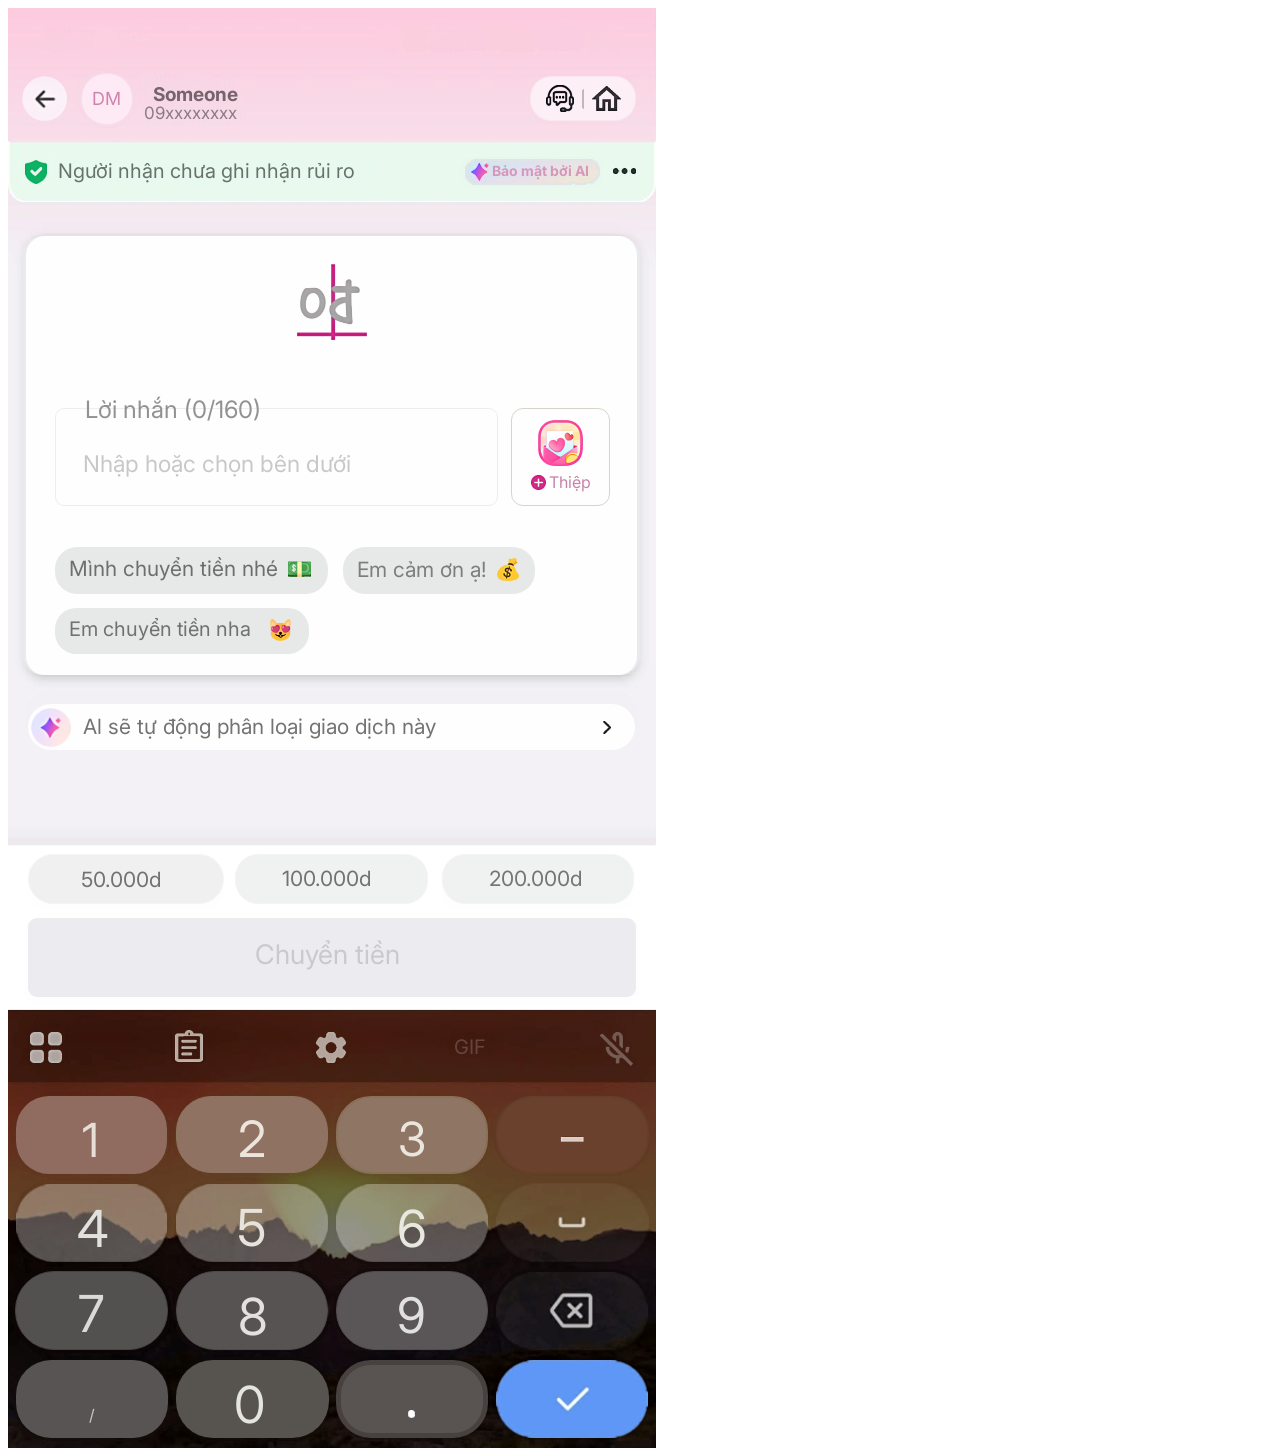
==== transfer_UI/index.html @ 3182368b "Upload transfer UI" ====
<!doctype html>
<html>
  <head>
    <link
      href="https://fonts.googleapis.com/css?family=Inter&display=swap"
      rel="stylesheet"
    />
    <link href="./css/main.css" rel="stylesheet" />
    <title>Document</title>
  </head>
  <body>
    <div class="v4_5">
      <div class="v4_6"></div>
      <div class="v4_7"></div>
      <div class="v4_8">
        <div class="v4_9"></div>
        <div class="v4_10">
          <div class="v4_11"></div>
          <div class="v4_12"></div>
        </div>
        <div class="v4_13">
          <div class="v4_14"></div>
          <span class="v4_15">0</span>
        </div>
        <div class="v4_16">
          <div class="v4_17"></div>
          <span class="v4_18">/</span>
        </div>
        <div class="v4_19"></div>
        <div class="v4_20">
          <div class="v4_21"></div>
          <span class="v4_22">9</span>
        </div>
        <div class="v4_23">
          <div class="v4_24"></div>
          <span class="v4_25">8</span>
        </div>
        <div class="v4_26">
          <div class="v4_27"></div>
          <span class="v4_28">7</span>
        </div>
        <div class="v4_29"></div>
        <div class="v4_30">
          <div class="v4_31"></div>
          <span class="v4_32">6</span>
        </div>
        <div class="v4_33">
          <div class="v4_34"></div>
          <span class="v4_35">5</span>
        </div>
        <div class="v4_36">
          <div class="v4_37"></div>
          <span class="v4_38">4</span>
        </div>
        <div class="v4_39">
          <div class="v4_40">
            <div class="v4_41"></div>
            <div class="v4_42"></div>
          </div>
          <div class="v4_43">
            <div class="v4_44"></div>
            <span class="v4_45">3</span>
          </div>
          <div class="v4_46">
            <div class="v4_47"></div>
            <span class="v4_48">2</span>
          </div>
          <div class="v4_49">
            <div class="v4_50"></div>
            <span class="v4_51">1</span>
          </div>
        </div>
        <div class="v4_52">
          <div class="v4_53"></div>
          <span class="v4_54">GIF</span>
          <div class="v4_55"></div>
          <div class="v4_56"></div>
          <div class="v4_57"></div>
        </div>
      </div>
      <div class="v4_58">
        <div class="v4_59"></div>
        <div class="v4_60">
          <div class="v4_61"></div>
          <span class="v4_62">Chuyển tiền</span>
        </div>
        <div class="v4_63">
          <div class="v4_64">
            <div class="v4_65"></div>
            <span class="v4_66">200.000d</span>
          </div>
          <div class="v4_67">
            <div class="v4_68"></div>
            <span class="v4_69">100.000d</span>
          </div>
          <div class="v4_70">
            <div class="v4_71"></div>
            <span class="v4_72">50.000d</span>
          </div>
        </div>
      </div>
      <div class="v4_73">
        <div class="v4_74"></div>
        <div class="v4_75">
          <div class="v4_76">
            <div class="v4_77"></div>
            <div class="v4_78"></div>
            <div class="v4_79"></div>
            <span class="v4_80">Al sẽ tự động phân loại giao dịch này</span>
          </div>
        </div>
        <div class="v4_81">
          <div class="v4_82"></div>
          <div class="v4_83">
            <div class="v4_84">
              <div class="v4_85"></div>
              <div class="v4_86"></div>
              <span class="v4_87">Em chuyển tiền nha</span>
            </div>
            <div class="v4_88">
              <div class="v4_89"></div>
              <div class="v4_90"></div>
              <span class="v4_91">Em cảm ơn ạ!</span>
            </div>
            <div class="v4_92">
              <div class="v4_93"></div>
              <div class="v4_94"></div>
              <span class="v4_95">Mình chuyển tiền nhé</span>
            </div>
          </div>
          <div class="v4_96">
            <div class="v4_97">
              <div class="v4_98"></div>
              <div class="v4_99"></div>
              <div class="v4_100"></div>
              <span class="v4_101">Thiệp</span>
            </div>
            <div class="v4_102">
              <div class="v4_103"></div>
              <span class="v4_104">Nhập hoặc chọn bên dưới</span>
            </div>
            <span class="v4_105">Lời nhắn (0/160)</span>
          </div>
          <div class="v4_106"><div class="v4_107"></div></div>
        </div>
      </div>
      <div class="v4_108">
        <div class="v4_109"></div>
        <div class="v4_110"></div>
        <div class="v4_111">
          <div class="v4_112"></div>
          <div class="v4_113"></div>
          <span class="v4_114">Bảo mật bởi AI</span>
        </div>
        <div class="v4_116"></div>
        <span class="v4_117">Người nhận chưa ghi nhận rủi ro</span>
      </div>
      <div class="v4_118">
        <div class="v4_119"></div>
        <div class="v4_120">
          <div class="v4_121">
            <div class="v4_122"></div>
            <div class="v4_123"></div>
            <div class="v4_124"></div>
            <div class="v4_125"></div>
          </div>
          <span class="v4_126">09xxxxxxxx</span>
          <div class="v4_143"><span class="v4_127">Someone</span></div>
          <div class="v4_128">
            <div class="v4_129"></div>
            <span class="v4_130">DM</span>
          </div>
          <div class="v4_131"></div>
        </div>
        <div class="v4_132">
          <span class="v4_133">87%</span>
          <div class="v4_134"></div>
          <div class="v4_135"></div>
          <div class="v4_136"></div>
          <div class="v4_137"></div>
          <div class="v4_138"></div>
          <div class="v4_139"></div>
          <div class="v4_140"></div>
          <div class="v4_141"></div>
          <span class="v4_142">9:02</span>
        </div>
      </div>
    </div>
  </body>
</html>
---- transfer_UI/css/main.css ----
* {
  box-sizing: border-box;
}
body {
  font-size: 14px;
}
.v4_5 {
  width: 648px;
  height: 1440px;
  background: rgba(239,232,237,1);
  opacity: 1;
  position: relative;
  top: 0px;
  left: 0px;
  overflow: hidden;
}
.v4_6 {
  width: 648px;
  height: 369px;
  background: url("../images/v4_6.png");
  background-repeat: no-repeat;
  background-position: center center;
  background-size: cover;
  opacity: 1;
  position: absolute;
  top: 1071px;
  left: 0px;
  overflow: hidden;
}
.v4_7 {
  width: 648px;
  height: 73px;
  background: url("../images/v4_7.png");
  background-repeat: no-repeat;
  background-position: center center;
  background-size: cover;
  opacity: 1;
  position: absolute;
  top: 1001px;
  left: 0px;
  overflow: hidden;
}
.v4_8 {
  width: 648px;
  height: 438px;
  background: rgba(0,0,0,0);
  opacity: 1;
  position: absolute;
  top: 1002px;
  left: 0px;
  overflow: hidden;
}
.v4_9 {
  width: 152px;
  height: 78px;
  background: url("../images/v4_9.png");
  background-repeat: no-repeat;
  background-position: center center;
  background-size: cover;
  opacity: 1;
  position: absolute;
  top: 350px;
  left: 488px;
  overflow: hidden;
}
.v4_10 {
  width: 156px;
  height: 88px;
  background: rgba(0,0,0,0);
  opacity: 1;
  position: absolute;
  top: 345px;
  left: 326px;
  overflow: hidden;
}
.v4_11 {
  width: 152px;
  height: 78px;
  background: rgba(89,84,81,1);
  opacity: 1;
  position: absolute;
  top: 5px;
  left: 2px;
  border: 5px solid rgba(71,65,63,1);
  border-top-left-radius: 35px;
  border-top-right-radius: 35px;
  border-bottom-left-radius: 35px;
  border-bottom-right-radius: 35px;
  overflow: hidden;
}
.v4_12 {
  width: 7px;
  height: 8px;
  background: url("../images/v4_12.png");
  background-repeat: no-repeat;
  background-position: center center;
  background-size: cover;
  opacity: 1;
  position: absolute;
  top: 55px;
  left: 74px;
  overflow: hidden;
}
.v4_13 {
  width: 157px;
  height: 87px;
  background: rgba(0,0,0,0);
  opacity: 1;
  position: absolute;
  top: 345px;
  left: 164px;
  overflow: hidden;
}
.v4_14 {
  width: 153px;
  height: 78px;
  background: rgba(87,83,78,1);
  opacity: 1;
  position: absolute;
  top: 5px;
  left: 4px;
  border-top-left-radius: 37px;
  border-top-right-radius: 37px;
  border-bottom-left-radius: 37px;
  border-bottom-right-radius: 37px;
  overflow: hidden;
}
.v4_15 {
  width: 38px;
  color: rgba(228,228,224,1);
  position: absolute;
  top: 19px;
  left: 62px;
  font-family: Inter;
  font-weight: Regular;
  font-size: 51px;
  opacity: 1;
  text-align: left;
}
.v4_16 {
  width: 160px;
  height: 88px;
  background: rgba(0,0,0,0);
  opacity: 1;
  position: absolute;
  top: 345px;
  left: 3px;
  overflow: hidden;
}
.v4_17 {
  width: 152px;
  height: 78px;
  background: rgba(87,84,83,1);
  opacity: 1;
  position: absolute;
  top: 5px;
  left: 5px;
  border-top-left-radius: 35px;
  border-top-right-radius: 35px;
  border-bottom-left-radius: 35px;
  border-bottom-right-radius: 35px;
  overflow: hidden;
}
.v4_18 {
  width: 12px;
  color: rgba(202,200,198,1);
  position: absolute;
  top: 50px;
  left: 75px;
  font-family: Inter;
  font-weight: Regular;
  font-size: 16px;
  opacity: 1;
  text-align: center;
}
.v4_19 {
  width: 152px;
  height: 78px;
  background: url("../images/v4_19.png");
  background-repeat: no-repeat;
  background-position: center center;
  background-size: cover;
  opacity: 1;
  position: absolute;
  top: 262px;
  left: 488px;
  overflow: hidden;
}
.v4_20 {
  width: 160px;
  height: 87px;
  background: rgba(0,0,0,0);
  opacity: 1;
  position: absolute;
  top: 257px;
  left: 324px;
  overflow: hidden;
}
.v4_21 {
  width: 152px;
  height: 79px;
  background: rgba(90,85,86,1);
  opacity: 1;
  position: absolute;
  top: 4px;
  left: 4px;
  border: 1px solid rgba(81,75,77,1);
  border-top-left-radius: 39px;
  border-top-right-radius: 39px;
  border-bottom-left-radius: 39px;
  border-bottom-right-radius: 39px;
  overflow: hidden;
}
.v4_22 {
  width: 34px;
  color: rgba(225,224,224,1);
  position: absolute;
  top: 19px;
  left: 65px;
  font-family: Inter;
  font-weight: Regular;
  font-size: 49px;
  opacity: 1;
  text-align: left;
}
.v4_23 {
  width: 159px;
  height: 87px;
  background: rgba(0,0,0,0);
  opacity: 1;
  position: absolute;
  top: 257px;
  left: 164px;
  overflow: hidden;
}
.v4_24 {
  width: 152px;
  height: 79px;
  background: rgba(87,83,83,1);
  opacity: 1;
  position: absolute;
  top: 4px;
  left: 4px;
  border: 1px solid rgba(80,73,74,1);
  border-top-left-radius: 39px;
  border-top-right-radius: 39px;
  border-bottom-left-radius: 39px;
  border-bottom-right-radius: 39px;
  overflow: hidden;
}
.v4_25 {
  width: 33px;
  color: rgba(226,225,224,1);
  position: absolute;
  top: 19px;
  left: 66px;
  font-family: Inter;
  font-weight: Regular;
  font-size: 51px;
  opacity: 1;
  text-align: left;
}
.v4_26 {
  width: 160px;
  height: 87px;
  background: rgba(0,0,0,0);
  opacity: 1;
  position: absolute;
  top: 257px;
  left: 3px;
  overflow: hidden;
}
.v4_27 {
  width: 153px;
  height: 79px;
  background: rgba(83,81,80,1);
  opacity: 1;
  position: absolute;
  top: 4px;
  left: 4px;
  border: 1px solid rgba(71,67,66,1);
  border-top-left-radius: 39px;
  border-top-right-radius: 39px;
  border-bottom-left-radius: 39px;
  border-bottom-right-radius: 39px;
  overflow: hidden;
}
.v4_28 {
  width: 32px;
  color: rgba(219,218,216,1);
  position: absolute;
  top: 16px;
  left: 67px;
  font-family: Inter;
  font-weight: Regular;
  font-size: 51px;
  opacity: 1;
  text-align: left;
}
.v4_29 {
  width: 153px;
  height: 79px;
  background: url("../images/v4_29.png");
  background-repeat: no-repeat;
  background-position: center center;
  background-size: cover;
  opacity: 1;
  position: absolute;
  top: 173px;
  left: 488px;
  overflow: hidden;
}
.v4_30 {
  width: 158px;
  height: 83px;
  background: rgba(0,0,0,0);
  opacity: 1;
  position: absolute;
  top: 172px;
  left: 323px;
  overflow: hidden;
}
.v4_31 {
  width: 152px;
  height: 78px;
  background: url("../images/v4_31.png");
  background-repeat: no-repeat;
  background-position: center center;
  background-size: cover;
  opacity: 1;
  position: absolute;
  top: 2px;
  left: 5px;
  overflow: hidden;
}
.v4_32 {
  width: 33px;
  color: rgba(232,232,224,1);
  position: absolute;
  top: 16px;
  left: 66px;
  font-family: Inter;
  font-weight: Regular;
  font-size: 51px;
  opacity: 1;
  text-align: left;
}
.v4_33 {
  width: 160px;
  height: 83px;
  background: rgba(0,0,0,0);
  opacity: 1;
  position: absolute;
  top: 172px;
  left: 163px;
  overflow: hidden;
}
.v4_34 {
  width: 152px;
  height: 78px;
  background: url("../images/v4_34.png");
  background-repeat: no-repeat;
  background-position: center center;
  background-size: cover;
  opacity: 1;
  position: absolute;
  top: 2px;
  left: 5px;
  overflow: hidden;
}
.v4_35 {
  width: 32px;
  color: rgba(230,226,220,1);
  position: absolute;
  top: 15px;
  left: 66px;
  font-family: Inter;
  font-weight: Regular;
  font-size: 51px;
  opacity: 1;
  text-align: left;
}
.v4_36 {
  width: 161px;
  height: 83px;
  background: rgba(0,0,0,0);
  opacity: 1;
  position: absolute;
  top: 172px;
  left: 2px;
  overflow: hidden;
}
.v4_37 {
  width: 151px;
  height: 78px;
  background: url("../images/v4_37.png");
  background-repeat: no-repeat;
  background-position: center center;
  background-size: cover;
  opacity: 1;
  position: absolute;
  top: 2px;
  left: 6px;
  overflow: hidden;
}
.v4_38 {
  width: 34px;
  color: rgba(227,225,221,1);
  position: absolute;
  top: 16px;
  left: 67px;
  font-family: Inter;
  font-weight: Regular;
  font-size: 51px;
  opacity: 1;
  text-align: left;
}
.v4_39 {
  width: 648px;
  height: 92px;
  background: rgba(0,0,0,0);
  opacity: 1;
  position: absolute;
  top: 75px;
  left: 0px;
  overflow: hidden;
}
.v4_40 {
  width: 160px;
  height: 86px;
  background: rgba(0,0,0,0);
  opacity: 1;
  position: absolute;
  top: 6px;
  left: 484px;
  overflow: hidden;
}
.v4_41 {
  width: 153px;
  height: 78px;
  background: rgba(105,65,45,1);
  opacity: 1;
  position: absolute;
  top: 5px;
  left: 4px;
  border: 2px solid rgba(102,63,40,1);
  border-top-left-radius: 37px;
  border-top-right-radius: 37px;
  border-bottom-left-radius: 37px;
  border-bottom-right-radius: 37px;
  overflow: hidden;
}
.v4_42 {
  width: 24px;
  height: 6px;
  background: url("../images/v4_42.png");
  background-repeat: no-repeat;
  background-position: center center;
  background-size: cover;
  opacity: 1;
  position: absolute;
  top: 45px;
  left: 68px;
  overflow: hidden;
}
.v4_43 {
  width: 160px;
  height: 86px;
  background: rgba(0,0,0,0);
  opacity: 1;
  position: absolute;
  top: 6px;
  left: 324px;
  overflow: hidden;
}
.v4_44 {
  width: 152px;
  height: 78px;
  background: rgba(143,118,100,1);
  opacity: 1;
  position: absolute;
  top: 5px;
  left: 4px;
  border: 2px solid rgba(138,112,89,1);
  border-top-left-radius: 35px;
  border-top-right-radius: 35px;
  border-bottom-left-radius: 35px;
  border-bottom-right-radius: 35px;
  overflow: hidden;
}
.v4_45 {
  width: 31px;
  color: rgba(234,229,221,1);
  position: absolute;
  top: 19px;
  left: 66px;
  font-family: Inter;
  font-weight: Regular;
  font-size: 47px;
  opacity: 1;
  text-align: left;
}
.v4_46 {
  width: 158px;
  height: 86px;
  background: rgba(0,0,0,0);
  opacity: 1;
  position: absolute;
  top: 6px;
  left: 164px;
  overflow: hidden;
}
.v4_47 {
  width: 152px;
  height: 77px;
  background: rgba(144,114,98,1);
  opacity: 1;
  position: absolute;
  top: 5px;
  left: 4px;
  border: 1px solid rgba(141,116,95,1);
  border-top-left-radius: 35px;
  border-top-right-radius: 35px;
  border-bottom-left-radius: 35px;
  border-bottom-right-radius: 35px;
  overflow: hidden;
}
.v4_48 {
  width: 33px;
  color: rgba(235,229,222,1);
  position: absolute;
  top: 18px;
  left: 66px;
  font-family: Inter;
  font-weight: Regular;
  font-size: 50px;
  opacity: 1;
  text-align: left;
}
.v4_49 {
  width: 158px;
  height: 86px;
  background: rgba(0,0,0,0);
  opacity: 1;
  position: absolute;
  top: 6px;
  left: 4px;
  overflow: hidden;
}
.v4_50 {
  width: 151px;
  height: 78px;
  background: rgba(144,108,96,1);
  opacity: 1;
  position: absolute;
  top: 5px;
  left: 4px;
  border-top-left-radius: 33px;
  border-top-right-radius: 33px;
  border-bottom-left-radius: 33px;
  border-bottom-right-radius: 33px;
  overflow: hidden;
}
.v4_51 {
  width: 23px;
  color: rgba(231,222,216,1);
  position: absolute;
  top: 20px;
  left: 70px;
  font-family: Inter;
  font-weight: Regular;
  font-size: 47px;
  opacity: 1;
  text-align: left;
}
.v4_52 {
  width: 648px;
  height: 73px;
  background: rgba(0,0,0,0);
  opacity: 1;
  position: absolute;
  top: 1px;
  left: 0px;
  overflow: hidden;
}
.v4_53 {
  width: 33px;
  height: 34px;
  background: url("../images/v4_53.png");
  background-repeat: no-repeat;
  background-position: center center;
  background-size: cover;
  opacity: 1;
  position: absolute;
  top: 21px;
  left: 592px;
  overflow: hidden;
}
.v4_54 {
  width: 40px;
  color: rgba(103,68,59,1);
  position: absolute;
  top: 24px;
  left: 446px;
  font-family: Inter;
  font-weight: Regular;
  font-size: 20px;
  opacity: 1;
  text-align: left;
}
.v4_55 {
  width: 30px;
  height: 31px;
  background: url("../images/v4_55.png");
  background-repeat: no-repeat;
  background-position: center center;
  background-size: cover;
  opacity: 1;
  position: absolute;
  top: 21px;
  left: 308px;
  overflow: hidden;
}
.v4_56 {
  width: 28px;
  height: 32px;
  background: url("../images/v4_56.png");
  background-repeat: no-repeat;
  background-position: center center;
  background-size: cover;
  opacity: 1;
  position: absolute;
  top: 19px;
  left: 167px;
  overflow: hidden;
}
.v4_57 {
  width: 32px;
  height: 31px;
  background: url("../images/v4_57.png");
  background-repeat: no-repeat;
  background-position: center center;
  background-size: cover;
  opacity: 1;
  position: absolute;
  top: 21px;
  left: 22px;
  overflow: hidden;
}
.v4_58 {
  width: 648px;
  height: 167px;
  background: rgba(0,0,0,0);
  opacity: 1;
  position: absolute;
  top: 834px;
  left: 0px;
  overflow: hidden;
}
.v4_59 {
  width: 648px;
  height: 169px;
  background: url("../images/v4_59.png");
  background-repeat: no-repeat;
  background-position: center center;
  background-size: cover;
  opacity: 1;
  position: absolute;
  top: 2px;
  left: 0px;
  overflow: hidden;
}
.v4_60 {
  width: 617px;
  height: 88px;
  background: rgba(0,0,0,0);
  opacity: 1;
  position: absolute;
  top: 70px;
  left: 15px;
  overflow: hidden;
}
.v4_61 {
  width: 608px;
  height: 79px;
  background: rgba(235,235,240,1);
  opacity: 1;
  position: absolute;
  top: 6px;
  left: 5px;
  border-top-left-radius: 9px;
  border-top-right-radius: 9px;
  border-bottom-left-radius: 9px;
  border-bottom-right-radius: 9px;
  overflow: hidden;
}
.v4_62 {
  width: 158px;
  color: rgba(201,202,205,1);
  position: absolute;
  top: 26px;
  left: 232px;
  font-family: Inter;
  font-weight: Semi Bold;
  font-size: 27px;
  opacity: 1;
  text-align: left;
}
.v4_63 {
  width: 648px;
  height: 70px;
  background: rgba(0,0,0,0);
  opacity: 1;
  position: absolute;
  top: 0px;
  left: 0px;
  overflow: hidden;
}
.v4_64 {
  width: 200px;
  height: 60px;
  background: rgba(0,0,0,0);
  opacity: 1;
  position: absolute;
  top: 6px;
  left: 429px;
  overflow: hidden;
}
.v4_65 {
  width: 192px;
  height: 50px;
  background: rgba(240,241,241,1);
  opacity: 1;
  position: absolute;
  top: 6px;
  left: 5px;
  border: 1px solid rgba(244,244,244,1);
  border-top-left-radius: 23px;
  border-top-right-radius: 23px;
  border-bottom-left-radius: 23px;
  border-bottom-right-radius: 23px;
  overflow: hidden;
}
.v4_66 {
  width: 120px;
  color: rgba(115,116,115,1);
  position: absolute;
  top: 18px;
  left: 52px;
  font-family: Inter;
  font-weight: Semi Bold;
  font-size: 21px;
  opacity: 1;
  text-align: left;
}
.v4_67 {
  width: 201px;
  height: 60px;
  background: rgba(0,0,0,0);
  opacity: 1;
  position: absolute;
  top: 6px;
  left: 222px;
  overflow: hidden;
}
.v4_68 {
  width: 193px;
  height: 50px;
  background: rgba(240,241,241,1);
  opacity: 1;
  position: absolute;
  top: 6px;
  left: 5px;
  border: 1px solid rgba(244,244,244,1);
  border-top-left-radius: 23px;
  border-top-right-radius: 23px;
  border-bottom-left-radius: 23px;
  border-bottom-right-radius: 23px;
  overflow: hidden;
}
.v4_69 {
  width: 118px;
  color: rgba(112,114,113,1);
  position: absolute;
  top: 18px;
  left: 52px;
  font-family: Inter;
  font-weight: Semi Bold;
  font-size: 21px;
  opacity: 1;
  text-align: left;
}
.v4_70 {
  width: 200px;
  height: 59px;
  background: rgba(0,0,0,0);
  opacity: 1;
  position: absolute;
  top: 7px;
  left: 16px;
  overflow: hidden;
}
.v4_71 {
  width: 196px;
  height: 50px;
  background: rgba(240,240,240,1);
  opacity: 1;
  position: absolute;
  top: 5px;
  left: 4px;
  border: 1px solid rgba(245,245,245,1);
  border-top-left-radius: 26px;
  border-top-right-radius: 26px;
  border-bottom-left-radius: 26px;
  border-bottom-right-radius: 26px;
  overflow: hidden;
}
.v4_72 {
  width: 105px;
  color: rgba(112,113,112,1);
  position: absolute;
  top: 18px;
  left: 57px;
  font-family: Inter;
  font-weight: Semi Bold;
  font-size: 21px;
  opacity: 1;
  text-align: left;
}
.v4_73 {
  width: 648px;
  height: 634px;
  background: rgba(0,0,0,0);
  opacity: 1;
  position: absolute;
  top: 197px;
  left: 0px;
  overflow: hidden;
}
.v4_74 {
  width: 648px;
  height: 634px;
  background: url("../images/v4_74.png");
  background-repeat: no-repeat;
  background-position: center center;
  background-size: cover;
  opacity: 1;
  position: absolute;
  top: 0px;
  left: 0px;
  overflow: hidden;
}
.v4_75 {
  width: 648px;
  height: 143px;
  background: rgba(0,0,0,0);
  opacity: 1;
  position: absolute;
  top: 488px;
  left: 0px;
  overflow: hidden;
}
.v4_76 {
  width: 619px;
  height: 57px;
  background: rgba(0,0,0,0);
  opacity: 1;
  position: absolute;
  top: 5px;
  left: 13px;
  overflow: hidden;
}
.v4_77 {
  width: 607px;
  height: 46px;
  background: rgba(254,254,254,1);
  opacity: 1;
  position: absolute;
  top: 6px;
  left: 7px;
  border-top-left-radius: 23px;
  border-top-right-radius: 23px;
  border-bottom-left-radius: 23px;
  border-bottom-right-radius: 23px;
  overflow: hidden;
}
.v4_78 {
  width: 8px;
  height: 13px;
  background: url("../images/v4_78.png");
  background-repeat: no-repeat;
  background-position: center center;
  background-size: cover;
  opacity: 1;
  position: absolute;
  top: 23px;
  left: 582px;
  overflow: hidden;
}
.v4_79 {
  width: 40px;
  height: 39px;
  background: url("../images/v4_79.png");
  background-repeat: no-repeat;
  background-position: center center;
  background-size: cover;
  opacity: 1;
  position: absolute;
  top: 10px;
  left: 10px;
  overflow: hidden;
}
.v4_80 {
  width: 386px;
  color: rgba(114,116,114,1);
  position: absolute;
  top: 16px;
  left: 62px;
  font-family: Inter;
  font-weight: Medium;
  font-size: 21px;
  opacity: 1;
  text-align: left;
}
.v4_81 {
  width: 621px;
  height: 449px;
  background: rgba(0,0,0,0);
  opacity: 1;
  position: absolute;
  top: 21px;
  left: 14px;
  overflow: hidden;
}
.v4_82 {
  width: 611px;
  height: 439px;
  background: rgba(254,254,254,1);
  opacity: 1;
  position: absolute;
  top: 10px;
  left: 4px;
  border-top-left-radius: 19px;
  border-top-right-radius: 19px;
  border-bottom-left-radius: 19px;
  border-bottom-right-radius: 19px;
  overflow: hidden;
}
.v4_83 {
  width: 490px;
  height: 117px;
  background: rgba(0,0,0,0);
  opacity: 1;
  position: absolute;
  top: 315px;
  left: 27px;
  overflow: hidden;
}
.v4_84 {
  width: 264px;
  height: 56px;
  background: rgba(0,0,0,0);
  opacity: 1;
  position: absolute;
  top: 61px;
  left: 0px;
  overflow: hidden;
}
.v4_85 {
  width: 254px;
  height: 46px;
  background: rgba(231,232,232,1);
  opacity: 1;
  position: absolute;
  top: 6px;
  left: 6px;
  border-top-left-radius: 21px;
  border-top-right-radius: 21px;
  border-bottom-left-radius: 21px;
  border-bottom-right-radius: 21px;
  overflow: hidden;
}
.v4_86 {
  width: 22px;
  height: 22px;
  background: url("../images/v4_86.png");
  background-repeat: no-repeat;
  background-position: center center;
  background-size: cover;
  opacity: 1;
  position: absolute;
  top: 17px;
  left: 221px;
  overflow: hidden;
}
.v4_87 {
  width: 194px;
  color: rgba(112,114,112,1);
  position: absolute;
  top: 15px;
  left: 20px;
  font-family: Inter;
  font-weight: Regular;
  font-size: 20px;
  opacity: 1;
  text-align: left;
}
.v4_88 {
  width: 201px;
  height: 55px;
  background: rgba(0,0,0,0);
  opacity: 1;
  position: absolute;
  top: 0px;
  left: 289px;
  overflow: hidden;
}
.v4_89 {
  width: 192px;
  height: 47px;
  background: rgba(231,232,232,1);
  opacity: 1;
  position: absolute;
  top: 6px;
  left: 5px;
  border-top-left-radius: 22px;
  border-top-right-radius: 22px;
  border-bottom-left-radius: 22px;
  border-bottom-right-radius: 22px;
  overflow: hidden;
}
.v4_90 {
  width: 22px;
  height: 23px;
  background: url("../images/v4_90.png");
  background-repeat: no-repeat;
  background-position: center center;
  background-size: cover;
  opacity: 1;
  position: absolute;
  top: 17px;
  left: 159px;
  overflow: hidden;
}
.v4_91 {
  width: 134px;
  color: rgba(124,126,124,1);
  position: absolute;
  top: 16px;
  left: 19px;
  font-family: Inter;
  font-weight: Regular;
  font-size: 21px;
  opacity: 1;
  text-align: left;
}
.v4_92 {
  width: 282px;
  height: 56px;
  background: rgba(0,0,0,0);
  opacity: 1;
  position: absolute;
  top: 0px;
  left: 0px;
  overflow: hidden;
}
.v4_93 {
  width: 273px;
  height: 47px;
  background: rgba(231,232,232,1);
  opacity: 1;
  position: absolute;
  top: 6px;
  left: 6px;
  border-top-left-radius: 22px;
  border-top-right-radius: 22px;
  border-bottom-left-radius: 22px;
  border-bottom-right-radius: 22px;
  overflow: hidden;
}
.v4_94 {
  width: 23px;
  height: 16px;
  background: url("../images/v4_94.png");
  background-repeat: no-repeat;
  background-position: center center;
  background-size: cover;
  opacity: 1;
  position: absolute;
  top: 20px;
  left: 239px;
  overflow: hidden;
}
.v4_95 {
  width: 213px;
  color: rgba(109,111,110,1);
  position: absolute;
  top: 15px;
  left: 20px;
  font-family: Inter;
  font-weight: Regular;
  font-size: 21px;
  opacity: 1;
  text-align: left;
}
.v4_96 {
  width: 596px;
  height: 145px;
  background: rgba(0,0,0,0);
  opacity: 1;
  position: absolute;
  top: 140px;
  left: 8px;
  overflow: hidden;
}
.v4_97 {
  width: 107px;
  height: 105px;
  background: rgba(0,0,0,0);
  opacity: 1;
  position: absolute;
  top: 37px;
  left: 476px;
  overflow: hidden;
}
.v4_98 {
  width: 99px;
  height: 98px;
  background: rgba(255,254,254,1);
  opacity: 1;
  position: absolute;
  top: 5px;
  left: 5px;
  border: 1px solid rgba(217,212,202,1);
  border-top-left-radius: 12px;
  border-top-right-radius: 12px;
  border-bottom-left-radius: 12px;
  border-bottom-right-radius: 12px;
  overflow: hidden;
}
.v4_99 {
  width: 15px;
  height: 15px;
  background: url("../images/v4_99.png");
  background-repeat: no-repeat;
  background-position: center center;
  background-size: cover;
  opacity: 1;
  position: absolute;
  top: 72px;
  left: 25px;
  overflow: hidden;
}
.v4_100 {
  width: 45px;
  height: 46px;
  background: url("../images/v4_100.png");
  background-repeat: no-repeat;
  background-position: center center;
  background-size: cover;
  opacity: 1;
  position: absolute;
  top: 17px;
  left: 32px;
  overflow: hidden;
}
.v4_101 {
  width: 61px;
  color: rgba(199,130,169,1);
  position: absolute;
  top: 69px;
  left: 43px;
  font-family: Inter;
  font-weight: Semi Bold;
  font-size: 16px;
  opacity: 1;
  text-align: left;
}
.v4_102 {
  width: 454px;
  height: 105px;
  background: rgba(0,0,0,0);
  opacity: 1;
  position: absolute;
  top: 37px;
  left: 18px;
  overflow: hidden;
}
.v4_103 {
  width: 443px;
  height: 98px;
  background: rgba(254,254,254,1);
  opacity: 1;
  position: absolute;
  top: 5px;
  left: 7px;
  border: 1px solid rgba(238,238,238,1);
  border-top-left-radius: 9px;
  border-top-right-radius: 9px;
  border-bottom-left-radius: 9px;
  border-bottom-right-radius: 9px;
  overflow: hidden;
}
.v4_104 {
  width: 285px;
  color: rgba(200,200,200,1);
  position: absolute;
  top: 47px;
  left: 35px;
  font-family: Inter;
  font-weight: Medium;
  font-size: 23px;
  opacity: 1;
  text-align: left;
}
.v4_105 {
  width: 191px;
  color: rgba(146,146,146,1);
  position: absolute;
  top: 29px;
  left: 55px;
  font-family: Inter;
  font-weight: Regular;
  font-size: 24px;
  opacity: 1;
  text-align: left;
}
.v4_106 {
  width: 611px;
  height: 126px;
  background: rgba(0,0,0,0);
  opacity: 1;
  position: absolute;
  top: 6px;
  left: 5px;
  overflow: hidden;
}
.v4_107 {
  width: 70px;
  height: 76px;
  background: url("../images/v4_107.png");
  background-repeat: no-repeat;
  background-position: center center;
  background-size: cover;
  opacity: 1;
  position: absolute;
  top: 32px;
  left: 270px;
  overflow: hidden;
}
.v4_108 {
  width: 648px;
  height: 62px;
  background: rgba(0,0,0,0);
  opacity: 1;
  position: absolute;
  top: 132px;
  left: 0px;
  overflow: hidden;
}
.v4_109 {
  width: 648px;
  height: 61px;
  background: url("../images/v4_109.png");
  background-repeat: no-repeat;
  background-position: center center;
  background-size: cover;
  opacity: 1;
  position: absolute;
  top: 1px;
  left: 0px;
  overflow: hidden;
}
.v4_110 {
  width: 23px;
  height: 6px;
  background: url("../images/v4_110.png");
  background-repeat: no-repeat;
  background-position: center center;
  background-size: cover;
  opacity: 1;
  position: absolute;
  top: 28px;
  left: 605px;
  overflow: hidden;
}
.v4_111 {
  width: 138px;
  height: 30px;
  background: rgba(0,0,0,0);
  opacity: 1;
  position: absolute;
  top: 16px;
  left: 454px;
  overflow: hidden;
}
.v4_112 {
  width: 135px;
  height: 26px;
  background: url("../images/v4_112.png");
  background-repeat: no-repeat;
  background-position: center center;
  background-size: cover;
  opacity: 1;
  position: absolute;
  top: 3px;
  left: 3px;
  overflow: hidden;
}
.v4_113 {
  width: 18px;
  height: 18px;
  background: url("../images/v4_113.png");
  background-repeat: no-repeat;
  background-position: center center;
  background-size: cover;
  opacity: 1;
  position: absolute;
  top: 7px;
  left: 9px;
  overflow: hidden;
}
.v4_114 {
  width: 104px;
  color: rgba(213,152,185,1);
  position: absolute;
  top: 6px;
  left: 30px;
  font-family: Inter;
  font-weight: Bold;
  font-size: 14px;
  opacity: 1;
  text-align: left;
}
.v4_116 {
  width: 22px;
  height: 24px;
  background: url("../images/v4_116.png");
  background-repeat: no-repeat;
  background-position: center center;
  background-size: cover;
  opacity: 1;
  position: absolute;
  top: 20px;
  left: 17px;
  overflow: hidden;
}
.v4_117 {
  width: 314px;
  color: rgba(103,115,106,1);
  position: absolute;
  top: 19px;
  left: 50px;
  font-family: Inter;
  font-weight: Semi Bold;
  font-size: 20px;
  opacity: 1;
  text-align: left;
}
.v4_118 {
  width: 648px;
  height: 133px;
  background: rgba(0,0,0,0);
  opacity: 1;
  position: relative;
  top: 0px;
  left: 0px;
  overflow: hidden;
}
.v4_119 {
  width: 648px;
  height: 133px;
  background: url("../images/v4_119.png");
  background-repeat: no-repeat;
  background-position: center center;
  background-size: cover;
  opacity: 1;
  position: relative;
  top: 0px;
  left: 0px;
  overflow: hidden;
}
.v4_120 {
  width: 648px;
  height: 82px;
  background: rgba(0,0,0,0);
  opacity: 1;
  position: absolute;
  top: 47px;
  left: 0px;
  overflow: hidden;
}
.v4_121 {
  width: 113px;
  height: 53px;
  background: rgba(0,0,0,0);
  opacity: 1;
  position: absolute;
  top: 16px;
  left: 517px;
  overflow: hidden;
}
.v4_122 {
  width: 106px;
  height: 45px;
  background: rgba(252,239,245,1);
  opacity: 1;
  position: absolute;
  top: 5px;
  left: 5px;
  border: 1px solid rgba(250,231,239,1);
  border-top-left-radius: 21px;
  border-top-right-radius: 21px;
  border-bottom-left-radius: 21px;
  border-bottom-right-radius: 21px;
  overflow: hidden;
}
.v4_123 {
  width: 29px;
  height: 25px;
  background: url("../images/v4_123.png");
  background-repeat: no-repeat;
  background-position: center center;
  background-size: cover;
  opacity: 1;
  position: absolute;
  top: 15px;
  left: 67px;
  overflow: hidden;
}
.v4_124 {
  width: 2px;
  height: 20px;
  background: url("../images/v4_124.png");
  background-repeat: no-repeat;
  background-position: center center;
  background-size: cover;
  opacity: 1;
  position: absolute;
  top: 18px;
  left: 57px;
  overflow: hidden;
}
.v4_125 {
  width: 28px;
  height: 27px;
  background: url("../images/v4_125.png");
  background-repeat: no-repeat;
  background-position: center center;
  background-size: cover;
  opacity: 1;
  position: absolute;
  top: 14px;
  left: 21px;
  overflow: hidden;
}
.v4_126 {
  width: 101px;
  color: rgba(142,122,131,1);
  position: absolute;
  top: 48px;
  left: 136px;
  font-family: Inter;
  font-weight: Regular;
  font-size: 17px;
  opacity: 1;
  text-align: left;
}
.v4_143 {
  width: 108px;
  height: 43px;
  background: url("../images/v4_143.png");
  background-repeat: no-repeat;
  background-position: center center;
  background-size: cover;
  padding: 10px 10px;
  margin: 10px;
  opacity: 1;
  position: absolute;
  top: 8px;
  left: 125px;
  overflow: hidden;
}
.v4_127 {
  width: 88px;
  color: rgba(117,100,108,1);
  position: absolute;
  top: 10px;
  left: 10px;
  font-family: Inter;
  font-weight: Bold;
  font-size: 19px;
  opacity: 1;
  text-align: left;
}
.v4_128 {
  width: 60px;
  height: 60px;
  background: rgba(0,0,0,0);
  opacity: 1;
  position: absolute;
  top: 13px;
  left: 68px;
  overflow: hidden;
}
.v4_129 {
  width: 52px;
  height: 52px;
  background: rgba(253,234,244,1);
  opacity: 1;
  position: absolute;
  top: 5px;
  left: 5px;
  border: 1px solid rgba(246,223,233,1);
  border-top-left-radius: 25px;
  border-top-right-radius: 25px;
  border-bottom-left-radius: 25px;
  border-bottom-right-radius: 25px;
  overflow: hidden;
}
.v4_130 {
  width: 30px;
  color: rgba(209,131,175,1);
  position: absolute;
  top: 20px;
  left: 16px;
  font-family: Inter;
  font-weight: Regular;
  font-size: 18px;
  opacity: 1;
  text-align: left;
}
.v4_131 {
  width: 45px;
  height: 45px;
  background: url("../images/v4_131.png");
  background-repeat: no-repeat;
  background-position: center center;
  background-size: cover;
  opacity: 1;
  position: absolute;
  top: 21px;
  left: 14px;
  overflow: hidden;
}
.v4_132 {
  width: 648px;
  height: 53px;
  background: rgba(0,0,0,0);
  opacity: 1;
  position: relative;
  top: 0px;
  left: 0px;
  overflow: hidden;
}
.v4_133 {
  width: 36px;
  color: rgba(253,235,245,1);
  position: absolute;
  top: 18px;
  left: 578px;
  font-family: Inter;
  font-weight: Regular;
  font-size: 17px;
  opacity: 1;
  text-align: left;
}
.v4_134 {
  width: 42px;
  height: 18px;
  background: url("../images/v4_134.png");
  background-repeat: no-repeat;
  background-position: center center;
  background-size: cover;
  opacity: 1;
  position: absolute;
  top: 22px;
  left: 532px;
  overflow: hidden;
}
.v4_135 {
  width: 40px;
  height: 20px;
  background: url("../images/v4_135.png");
  background-repeat: no-repeat;
  background-position: center center;
  background-size: cover;
  opacity: 1;
  position: absolute;
  top: 21px;
  left: 484px;
  overflow: hidden;
}
.v4_136 {
  width: 21px;
  height: 18px;
  background: url("../images/v4_136.png");
  background-repeat: no-repeat;
  background-position: center center;
  background-size: cover;
  opacity: 1;
  position: absolute;
  top: 22px;
  left: 458px;
  overflow: hidden;
}
.v4_137 {
  width: 29px;
  height: 19px;
  background: url("../images/v4_137.png");
  background-repeat: no-repeat;
  background-position: center center;
  background-size: cover;
  opacity: 1;
  position: absolute;
  top: 22px;
  left: 424px;
  overflow: hidden;
}
.v4_138 {
  width: 22px;
  height: 19px;
  background: url("../images/v4_138.png");
  background-repeat: no-repeat;
  background-position: center center;
  background-size: cover;
  opacity: 1;
  position: absolute;
  top: 22px;
  left: 398px;
  overflow: hidden;
}
.v4_139 {
  width: 22px;
  height: 24px;
  background: url("../images/v4_139.png");
  background-repeat: no-repeat;
  background-position: center center;
  background-size: cover;
  opacity: 1;
  position: absolute;
  top: 19px;
  left: 371px;
  overflow: hidden;
}
.v4_140 {
  width: 20px;
  height: 4px;
  background: url("../images/v4_140.png");
  background-repeat: no-repeat;
  background-position: center center;
  background-size: cover;
  opacity: 1;
  position: absolute;
  top: 29px;
  left: 119px;
  overflow: hidden;
}
.v4_141 {
  width: 19px;
  height: 17px;
  background: url("../images/v4_141.png");
  background-repeat: no-repeat;
  background-position: center center;
  background-size: cover;
  opacity: 1;
  position: absolute;
  top: 24px;
  left: 89px;
  overflow: hidden;
}
.v4_142 {
  width: 44px;
  color: rgba(253,234,243,1);
  position: absolute;
  top: 20px;
  left: 33px;
  font-family: Inter;
  font-weight: Regular;
  font-size: 20px;
  opacity: 1;
  text-align: left;
}
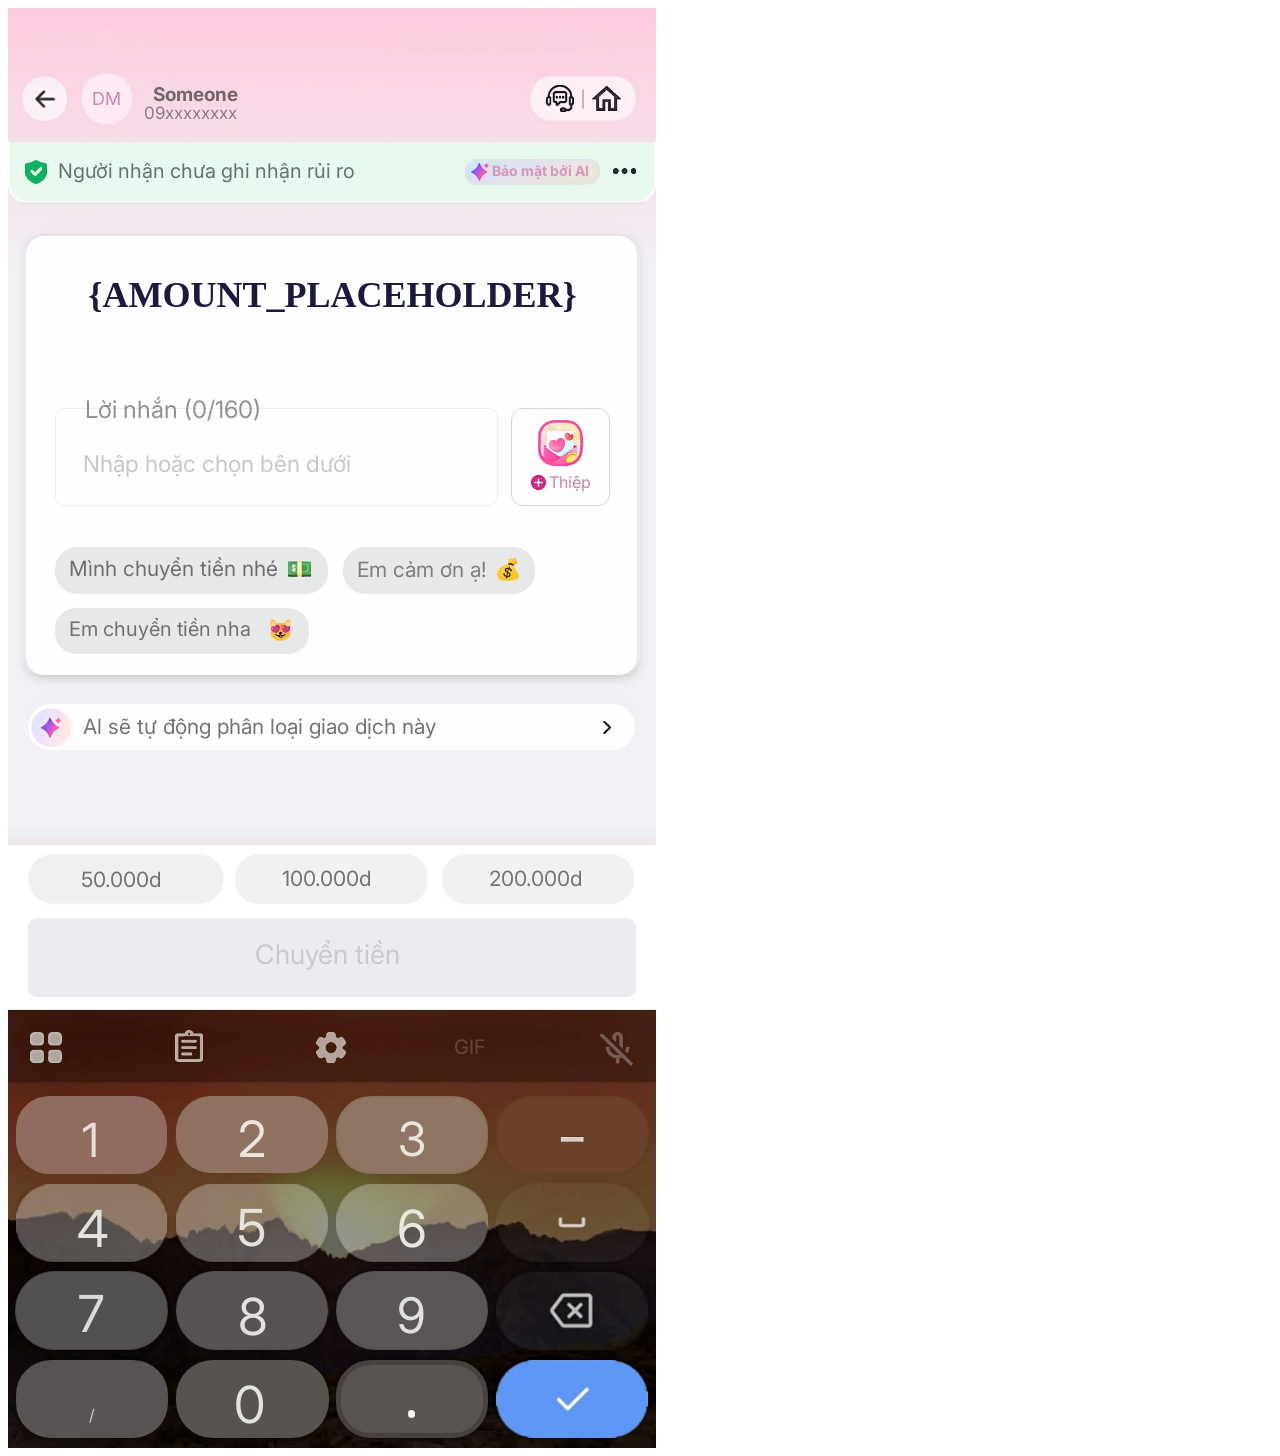
==== commit 09271726: "update final version" ====
--- a/transfer_UI/index.html
+++ b/transfer_UI/index.html
@@ -141,7 +141,7 @@
             </div>
             <span class="v4_105">Lời nhắn (0/160)</span>
           </div>
-          <div class="v4_106"><div class="v4_107"></div></div>
+          <div class="v4_106"><div class="v4_107">{AMOUNT_PLACEHOLDER}</div></div>
         </div>
       </div>
       <div class="v4_108">
--- a/transfer_UI/css/main.css
+++ b/transfer_UI/css/main.css
@@ -1681,3 +1681,16 @@
   opacity: 1;
   text-align: left;
 }
+/* Định dạng khu vực hiển thị số tiền */
+.v4_107 {
+    display: flex !important;
+    align-items: center !important;
+    justify-content: center !important; /* Hoặc flex-end nếu bạn muốn căn phải */
+    width: 100% !important;
+    height: 100% !important;
+    font-size: 36px !important; /* Cỡ chữ to nổi bật */
+    font-weight: 700 !important;
+    color: #1A1A3E !important; /* Màu đen/xanh đậm */
+    background: none !important; /* Xóa bỏ ảnh background cũ của Figma nếu có */
+    position: static !important;
+}
